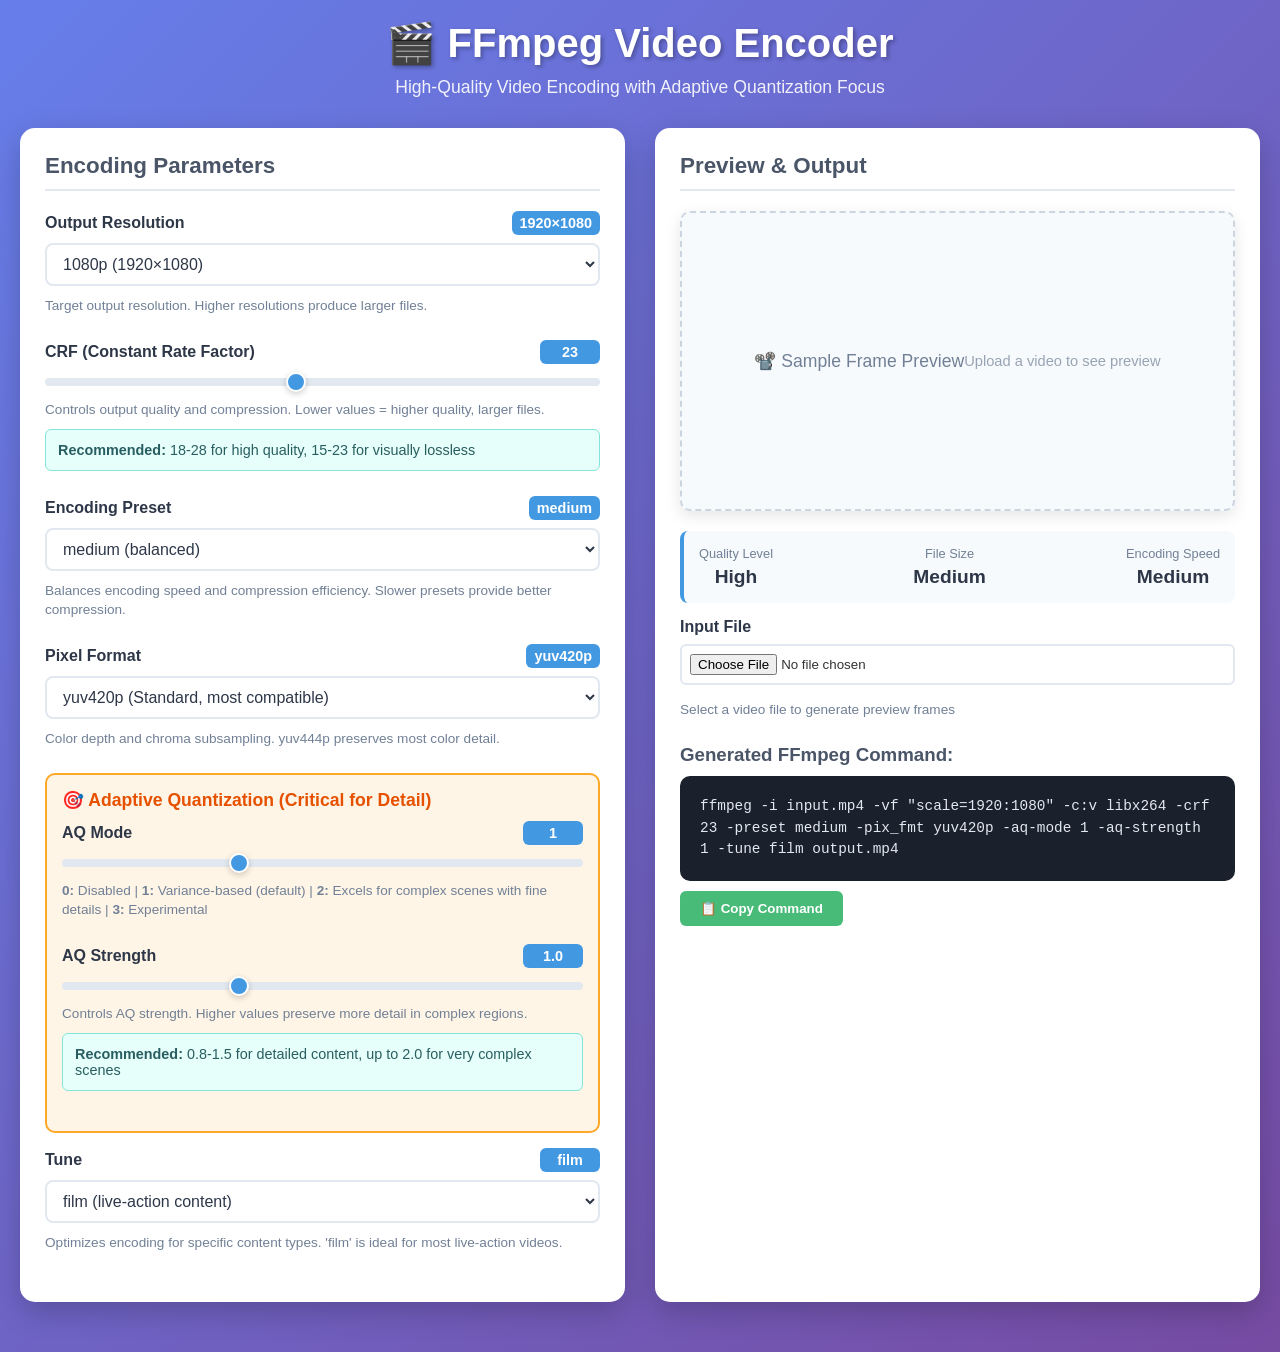
==== ffmpeg-encoder.html @ 78ec8a84 "Create interactive FFmpeg video encoder web interface with adaptive quantization Co-authored-by: rus" ====
<!DOCTYPE html>
<html lang="en">
<head>
    <meta charset="UTF-8">
    <meta name="viewport" content="width=device-width, initial-scale=1.0">
    <title>FFmpeg Video Encoder - Quality Focused</title>
    <style>
        * {
            margin: 0;
            padding: 0;
            box-sizing: border-box;
        }

        body {
            font-family: 'Segoe UI', Tahoma, Geneva, Verdana, sans-serif;
            background: linear-gradient(135deg, #667eea 0%, #764ba2 100%);
            min-height: 100vh;
            color: #333;
        }

        .container {
            max-width: 1400px;
            margin: 0 auto;
            padding: 20px;
        }

        .header {
            text-align: center;
            color: white;
            margin-bottom: 30px;
        }

        .header h1 {
            font-size: 2.5rem;
            margin-bottom: 10px;
            text-shadow: 2px 2px 4px rgba(0,0,0,0.3);
        }

        .header p {
            font-size: 1.1rem;
            opacity: 0.9;
        }

        .main-grid {
            display: grid;
            grid-template-columns: 1fr 1fr;
            gap: 30px;
            margin-bottom: 30px;
        }

        .panel {
            background: white;
            border-radius: 15px;
            padding: 25px;
            box-shadow: 0 10px 30px rgba(0,0,0,0.2);
        }

        .panel h2 {
            color: #4a5568;
            margin-bottom: 20px;
            font-size: 1.4rem;
            border-bottom: 2px solid #e2e8f0;
            padding-bottom: 10px;
        }

        .parameter-group {
            margin-bottom: 25px;
        }

        .parameter-label {
            display: flex;
            justify-content: space-between;
            align-items: center;
            margin-bottom: 8px;
            font-weight: 600;
            color: #2d3748;
        }

        .parameter-value {
            background: #4299e1;
            color: white;
            padding: 4px 8px;
            border-radius: 6px;
            font-size: 0.9rem;
            min-width: 60px;
            text-align: center;
        }

        .slider-container {
            position: relative;
            margin-bottom: 10px;
        }

        .slider {
            width: 100%;
            height: 8px;
            border-radius: 4px;
            background: #e2e8f0;
            outline: none;
            -webkit-appearance: none;
            cursor: pointer;
        }

        .slider::-webkit-slider-thumb {
            -webkit-appearance: none;
            appearance: none;
            width: 20px;
            height: 20px;
            border-radius: 50%;
            background: #4299e1;
            cursor: pointer;
            border: 2px solid white;
            box-shadow: 0 2px 6px rgba(0,0,0,0.2);
        }

        .slider::-moz-range-thumb {
            width: 20px;
            height: 20px;
            border-radius: 50%;
            background: #4299e1;
            cursor: pointer;
            border: 2px solid white;
            box-shadow: 0 2px 6px rgba(0,0,0,0.2);
        }

        .parameter-description {
            font-size: 0.85rem;
            color: #718096;
            line-height: 1.4;
            margin-top: 5px;
        }

        .select-container {
            position: relative;
            margin-bottom: 10px;
        }

        .custom-select {
            width: 100%;
            padding: 10px 40px 10px 12px;
            border: 2px solid #e2e8f0;
            border-radius: 8px;
            background: white;
            font-size: 1rem;
            color: #2d3748;
            cursor: pointer;
            outline: none;
            transition: border-color 0.3s ease;
        }

        .custom-select:focus {
            border-color: #4299e1;
        }

        .preview-container {
            text-align: center;
            margin-bottom: 20px;
        }

        .preview-image {
            max-width: 100%;
            height: 300px;
            object-fit: cover;
            border-radius: 10px;
            box-shadow: 0 5px 15px rgba(0,0,0,0.1);
            background: #f7fafc;
            border: 2px dashed #cbd5e0;
            display: flex;
            align-items: center;
            justify-content: center;
            font-size: 1.1rem;
            color: #718096;
        }

        .quality-indicator {
            display: flex;
            justify-content: space-between;
            margin: 15px 0;
            padding: 15px;
            background: #f7fafc;
            border-radius: 8px;
            border-left: 4px solid #4299e1;
        }

        .quality-metric {
            text-align: center;
        }

        .quality-metric .label {
            font-size: 0.8rem;
            color: #718096;
            margin-bottom: 5px;
        }

        .quality-metric .value {
            font-size: 1.2rem;
            font-weight: bold;
            color: #2d3748;
        }

        .command-output {
            background: #1a202c;
            color: #e2e8f0;
            padding: 20px;
            border-radius: 10px;
            font-family: 'Courier New', monospace;
            font-size: 0.9rem;
            line-height: 1.5;
            overflow-x: auto;
            white-space: pre-wrap;
            word-break: break-all;
        }

        .copy-button {
            background: #48bb78;
            color: white;
            border: none;
            padding: 10px 20px;
            border-radius: 6px;
            cursor: pointer;
            font-weight: 600;
            margin-top: 10px;
            transition: background-color 0.3s ease;
        }

        .copy-button:hover {
            background: #38a169;
        }

        .adaptive-quantization {
            background: #fff5e6;
            border: 2px solid #ffa726;
            border-radius: 10px;
            padding: 15px;
            margin: 15px 0;
        }

        .adaptive-quantization h3 {
            color: #e65100;
            margin-bottom: 10px;
            font-size: 1.1rem;
        }

        @media (max-width: 768px) {
            .main-grid {
                grid-template-columns: 1fr;
                gap: 20px;
            }
            
            .header h1 {
                font-size: 2rem;
            }
            
            .panel {
                padding: 20px;
            }
        }

        .warning-box {
            background: #fed7d7;
            border: 1px solid #feb2b2;
            color: #c53030;
            padding: 12px;
            border-radius: 6px;
            margin-top: 10px;
            font-size: 0.9rem;
        }

        .info-box {
            background: #e6fffa;
            border: 1px solid #81e6d9;
            color: #285e61;
            padding: 12px;
            border-radius: 6px;
            margin-top: 10px;
            font-size: 0.9rem;
        }
    </style>
</head>
<body>
    <div class="container">
        <div class="header">
            <h1>🎬 FFmpeg Video Encoder</h1>
            <p>High-Quality Video Encoding with Adaptive Quantization Focus</p>
        </div>

        <div class="main-grid">
            <!-- Parameters Panel -->
            <div class="panel">
                <h2>Encoding Parameters</h2>
                
                <!-- Output Resolution -->
                <div class="parameter-group">
                    <div class="parameter-label">
                        <span>Output Resolution</span>
                        <span class="parameter-value" id="resolution-value">1920×1080</span>
                    </div>
                    <div class="select-container">
                        <select class="custom-select" id="resolution-select">
                            <option value="3840:2160">4K UHD (3840×2160)</option>
                            <option value="2560:1440">1440p (2560×1440)</option>
                            <option value="1920:1080" selected>1080p (1920×1080)</option>
                            <option value="1280:720">720p (1280×720)</option>
                            <option value="854:480">480p (854×480)</option>
                        </select>
                    </div>
                    <div class="parameter-description">Target output resolution. Higher resolutions produce larger files.</div>
                </div>

                <!-- CRF -->
                <div class="parameter-group">
                    <div class="parameter-label">
                        <span>CRF (Constant Rate Factor)</span>
                        <span class="parameter-value" id="crf-value">23</span>
                    </div>
                    <div class="slider-container">
                        <input type="range" class="slider" id="crf-slider" min="0" max="51" value="23" step="1">
                    </div>
                    <div class="parameter-description">Controls output quality and compression. Lower values = higher quality, larger files.</div>
                    <div class="info-box">
                        <strong>Recommended:</strong> 18-28 for high quality, 15-23 for visually lossless
                    </div>
                </div>

                <!-- Preset -->
                <div class="parameter-group">
                    <div class="parameter-label">
                        <span>Encoding Preset</span>
                        <span class="parameter-value" id="preset-value">medium</span>
                    </div>
                    <div class="select-container">
                        <select class="custom-select" id="preset-select">
                            <option value="placebo">placebo (slowest, best compression)</option>
                            <option value="veryslow">veryslow</option>
                            <option value="slower">slower</option>
                            <option value="slow">slow</option>
                            <option value="medium" selected>medium (balanced)</option>
                            <option value="fast">fast</option>
                            <option value="faster">faster</option>
                            <option value="veryfast">veryfast</option>
                            <option value="superfast">superfast</option>
                            <option value="ultrafast">ultrafast (fastest, worst compression)</option>
                        </select>
                    </div>
                    <div class="parameter-description">Balances encoding speed and compression efficiency. Slower presets provide better compression.</div>
                </div>

                <!-- Pixel Format -->
                <div class="parameter-group">
                    <div class="parameter-label">
                        <span>Pixel Format</span>
                        <span class="parameter-value" id="pixfmt-value">yuv420p</span>
                    </div>
                    <div class="select-container">
                        <select class="custom-select" id="pixfmt-select">
                            <option value="yuv420p" selected>yuv420p (Standard, most compatible)</option>
                            <option value="yuv422p">yuv422p (Better chroma, larger files)</option>
                            <option value="yuv444p">yuv444p (Full chroma, largest files)</option>
                            <option value="yuv420p10le">yuv420p10le (10-bit, HDR support)</option>
                            <option value="yuv422p10le">yuv422p10le (10-bit, better chroma)</option>
                        </select>
                    </div>
                    <div class="parameter-description">Color depth and chroma subsampling. yuv444p preserves most color detail.</div>
                </div>

                <!-- Adaptive Quantization Section -->
                <div class="adaptive-quantization">
                    <h3>🎯 Adaptive Quantization (Critical for Detail)</h3>
                    
                    <!-- AQ Mode -->
                    <div class="parameter-group">
                        <div class="parameter-label">
                            <span>AQ Mode</span>
                            <span class="parameter-value" id="aq-mode-value">1</span>
                        </div>
                        <div class="slider-container">
                            <input type="range" class="slider" id="aq-mode-slider" min="0" max="3" value="1" step="1">
                        </div>
                        <div class="parameter-description">
                            <strong>0:</strong> Disabled | <strong>1:</strong> Variance-based (default) | <strong>2:</strong> Excels for complex scenes with fine details | <strong>3:</strong> Experimental
                        </div>
                    </div>

                    <!-- AQ Strength -->
                    <div class="parameter-group">
                        <div class="parameter-label">
                            <span>AQ Strength</span>
                            <span class="parameter-value" id="aq-strength-value">1.0</span>
                        </div>
                        <div class="slider-container">
                            <input type="range" class="slider" id="aq-strength-slider" min="0" max="3" value="1.0" step="0.1">
                        </div>
                        <div class="parameter-description">Controls AQ strength. Higher values preserve more detail in complex regions.</div>
                        <div class="info-box">
                            <strong>Recommended:</strong> 0.8-1.5 for detailed content, up to 2.0 for very complex scenes
                        </div>
                    </div>
                </div>

                <!-- Tune -->
                <div class="parameter-group">
                    <div class="parameter-label">
                        <span>Tune</span>
                        <span class="parameter-value" id="tune-value">film</span>
                    </div>
                    <div class="select-container">
                        <select class="custom-select" id="tune-select">
                            <option value="">none (default)</option>
                            <option value="film" selected>film (live-action content)</option>
                            <option value="animation">animation (animated content)</option>
                            <option value="grain">grain (preserves film grain)</option>
                            <option value="stillimage">stillimage (slideshow content)</option>
                            <option value="fastdecode">fastdecode (faster playback)</option>
                            <option value="zerolatency">zerolatency (streaming)</option>
                        </select>
                    </div>
                    <div class="parameter-description">Optimizes encoding for specific content types. 'film' is ideal for most live-action videos.</div>
                </div>
            </div>

            <!-- Preview & Output Panel -->
            <div class="panel">
                <h2>Preview & Output</h2>
                
                <div class="preview-container">
                    <div class="preview-image" id="preview-image">
                        📽️ Sample Frame Preview<br>
                        <small style="opacity: 0.7;">Upload a video to see preview</small>
                    </div>
                </div>

                <div class="quality-indicator">
                    <div class="quality-metric">
                        <div class="label">Quality Level</div>
                        <div class="value" id="quality-level">High</div>
                    </div>
                    <div class="quality-metric">
                        <div class="label">File Size</div>
                        <div class="value" id="file-size">Medium</div>
                    </div>
                    <div class="quality-metric">
                        <div class="label">Encoding Speed</div>
                        <div class="value" id="encoding-speed">Medium</div>
                    </div>
                </div>

                <div class="parameter-group">
                    <div class="parameter-label">
                        <span>Input File</span>
                    </div>
                    <input type="file" id="video-input" accept="video/*" style="margin-bottom: 10px; width: 100%; padding: 8px; border: 2px solid #e2e8f0; border-radius: 6px;">
                    <div class="parameter-description">Select a video file to generate preview frames</div>
                </div>

                <h3 style="margin: 20px 0 10px 0; color: #4a5568;">Generated FFmpeg Command:</h3>
                <div class="command-output" id="ffmpeg-command">
                    ffmpeg -i input.mp4 -vf "scale=1920:1080" -c:v libx264 -crf 23 -preset medium -pix_fmt yuv420p -aq-mode 1 -aq-strength 1.0 -tune film output.mp4
                </div>
                <button class="copy-button" onclick="copyCommand()">📋 Copy Command</button>
            </div>
        </div>
    </div>

    <script>
        // Parameter values
        let parameters = {
            resolution: '1920:1080',
            crf: 23,
            preset: 'medium',
            pixfmt: 'yuv420p',
            aqMode: 1,
            aqStrength: 1.0,
            tune: 'film'
        };

        // Quality presets for different CRF values
        const qualityLevels = {
            'Lossless': { crf: [0, 15], size: 'Very Large', speed: 'Very Slow' },
            'Visually Lossless': { crf: [16, 20], size: 'Large', speed: 'Slow' },
            'High': { crf: [21, 25], size: 'Medium', speed: 'Medium' },
            'Good': { crf: [26, 30], size: 'Small', speed: 'Fast' },
            'Fair': { crf: [31, 40], size: 'Very Small', speed: 'Very Fast' },
            'Poor': { crf: [41, 51], size: 'Tiny', speed: 'Ultra Fast' }
        };

        // Speed ratings for presets
        const presetSpeeds = {
            'placebo': 'Extremely Slow',
            'veryslow': 'Very Slow',
            'slower': 'Slow',
            'slow': 'Moderately Slow',
            'medium': 'Medium',
            'fast': 'Fast',
            'faster': 'Faster',
            'veryfast': 'Very Fast',
            'superfast': 'Super Fast',
            'ultrafast': 'Ultra Fast'
        };

        // Initialize event listeners
        function initializeEventListeners() {
            // Resolution
            document.getElementById('resolution-select').addEventListener('change', function() {
                parameters.resolution = this.value;
                updateResolutionDisplay();
                updateCommand();
                updateQualityMetrics();
            });

            // CRF
            document.getElementById('crf-slider').addEventListener('input', function() {
                parameters.crf = parseInt(this.value);
                updateCrfDisplay();
                updateCommand();
                updateQualityMetrics();
            });

            // Preset
            document.getElementById('preset-select').addEventListener('change', function() {
                parameters.preset = this.value;
                updatePresetDisplay();
                updateCommand();
                updateQualityMetrics();
            });

            // Pixel Format
            document.getElementById('pixfmt-select').addEventListener('change', function() {
                parameters.pixfmt = this.value;
                updatePixfmtDisplay();
                updateCommand();
                updateQualityMetrics();
            });

            // AQ Mode
            document.getElementById('aq-mode-slider').addEventListener('input', function() {
                parameters.aqMode = parseInt(this.value);
                updateAqModeDisplay();
                updateCommand();
            });

            // AQ Strength
            document.getElementById('aq-strength-slider').addEventListener('input', function() {
                parameters.aqStrength = parseFloat(this.value);
                updateAqStrengthDisplay();
                updateCommand();
            });

            // Tune
            document.getElementById('tune-select').addEventListener('change', function() {
                parameters.tune = this.value;
                updateTuneDisplay();
                updateCommand();
            });

            // Video input
            document.getElementById('video-input').addEventListener('change', handleVideoUpload);
        }

        // Update display functions
        function updateResolutionDisplay() {
            const resolution = parameters.resolution.replace(':', '×');
            document.getElementById('resolution-value').textContent = resolution;
        }

        function updateCrfDisplay() {
            document.getElementById('crf-value').textContent = parameters.crf;
            
            // Add warning for extreme values
            const crfSlider = document.getElementById('crf-slider');
            const existingWarning = crfSlider.parentNode.querySelector('.warning-box');
            if (existingWarning) {
                existingWarning.remove();
            }
            
            if (parameters.crf < 16) {
                const warning = document.createElement('div');
                warning.className = 'warning-box';
                warning.textContent = '⚠️ Very low CRF values result in extremely large files with minimal quality gains.';
                crfSlider.parentNode.appendChild(warning);
            } else if (parameters.crf > 30) {
                const warning = document.createElement('div');
                warning.className = 'warning-box';
                warning.textContent = '⚠️ High CRF values may result in visible quality loss, especially in detailed scenes.';
                crfSlider.parentNode.appendChild(warning);
            }
        }

        function updatePresetDisplay() {
            document.getElementById('preset-value').textContent = parameters.preset;
        }

        function updatePixfmtDisplay() {
            document.getElementById('pixfmt-value').textContent = parameters.pixfmt;
        }

        function updateAqModeDisplay() {
            document.getElementById('aq-mode-value').textContent = parameters.aqMode;
        }

        function updateAqStrengthDisplay() {
            document.getElementById('aq-strength-value').textContent = parameters.aqStrength.toFixed(1);
        }

        function updateTuneDisplay() {
            document.getElementById('tune-value').textContent = parameters.tune || 'none';
        }

        // Update quality metrics
        function updateQualityMetrics() {
            // Determine quality level based on CRF
            let qualityLevel = 'Unknown';
            let fileSize = 'Unknown';
            
            for (const [level, data] of Object.entries(qualityLevels)) {
                if (parameters.crf >= data.crf[0] && parameters.crf <= data.crf[1]) {
                    qualityLevel = level;
                    fileSize = data.size;
                    break;
                }
            }

            // Adjust for resolution
            if (parameters.resolution === '3840:2160') {
                fileSize = fileSize === 'Very Small' ? 'Small' : 
                          fileSize === 'Small' ? 'Medium' : 
                          fileSize === 'Medium' ? 'Large' : 
                          fileSize === 'Large' ? 'Very Large' : 'Extremely Large';
            } else if (parameters.resolution === '854:480') {
                fileSize = fileSize === 'Very Large' ? 'Large' : 
                          fileSize === 'Large' ? 'Medium' : 
                          fileSize === 'Medium' ? 'Small' : 
                          fileSize === 'Small' ? 'Very Small' : 'Tiny';
            }

            document.getElementById('quality-level').textContent = qualityLevel;
            document.getElementById('file-size').textContent = fileSize;
            document.getElementById('encoding-speed').textContent = presetSpeeds[parameters.preset] || 'Medium';
        }

        // Update FFmpeg command
        function updateCommand() {
            let command = 'ffmpeg -i input.mp4';
            
            // Video filter for scaling
            command += ` -vf "scale=${parameters.resolution}"`;
            
            // Video codec
            command += ' -c:v libx264';
            
            // CRF
            command += ` -crf ${parameters.crf}`;
            
            // Preset
            command += ` -preset ${parameters.preset}`;
            
            // Pixel format
            command += ` -pix_fmt ${parameters.pixfmt}`;
            
            // Adaptive quantization
            if (parameters.aqMode > 0) {
                command += ` -aq-mode ${parameters.aqMode}`;
                command += ` -aq-strength ${parameters.aqStrength}`;
            }
            
            // Tune
            if (parameters.tune) {
                command += ` -tune ${parameters.tune}`;
            }
            
            // Output
            command += ' output.mp4';
            
            document.getElementById('ffmpeg-command').textContent = command;
        }

        // Handle video upload and preview
        function handleVideoUpload(event) {
            const file = event.target.files[0];
            if (file) {
                const video = document.createElement('video');
                video.src = URL.createObjectURL(file);
                video.addEventListener('loadeddata', function() {
                    // Create canvas to extract frame
                    const canvas = document.createElement('canvas');
                    const ctx = canvas.getContext('2d');
                    
                    // Set canvas size to match video
                    canvas.width = video.videoWidth;
                    canvas.height = video.videoHeight;
                    
                    // Seek to 10% of video duration for preview
                    video.currentTime = video.duration * 0.1;
                    
                    video.addEventListener('seeked', function() {
                        // Draw frame to canvas
                        ctx.drawImage(video, 0, 0);
                        
                        // Convert to image and display
                        const previewImg = document.createElement('img');
                        previewImg.src = canvas.toDataURL();
                        previewImg.style.width = '100%';
                        previewImg.style.height = '300px';
                        previewImg.style.objectFit = 'cover';
                        previewImg.style.borderRadius = '10px';
                        
                        const previewContainer = document.getElementById('preview-image');
                        previewContainer.innerHTML = '';
                        previewContainer.appendChild(previewImg);
                        
                        // Cleanup
                        URL.revokeObjectURL(video.src);
                    });
                });
            }
        }

        // Copy command to clipboard
        function copyCommand() {
            const command = document.getElementById('ffmpeg-command').textContent;
            navigator.clipboard.writeText(command).then(() => {
                const button = document.querySelector('.copy-button');
                const originalText = button.textContent;
                button.textContent = '✅ Copied!';
                button.style.background = '#48bb78';
                
                setTimeout(() => {
                    button.textContent = originalText;
                    button.style.background = '#48bb78';
                }, 2000);
            }).catch(err => {
                console.error('Failed to copy: ', err);
                alert('Failed to copy command. Please select and copy manually.');
            });
        }

        // Initialize the app
        document.addEventListener('DOMContentLoaded', function() {
            initializeEventListeners();
            updateCommand();
            updateQualityMetrics();
            updateResolutionDisplay();
            updateCrfDisplay();
            updatePresetDisplay();
            updatePixfmtDisplay();
            updateAqModeDisplay();
            updateAqStrengthDisplay();
            updateTuneDisplay();
        });
    </script>
</body>
</html>
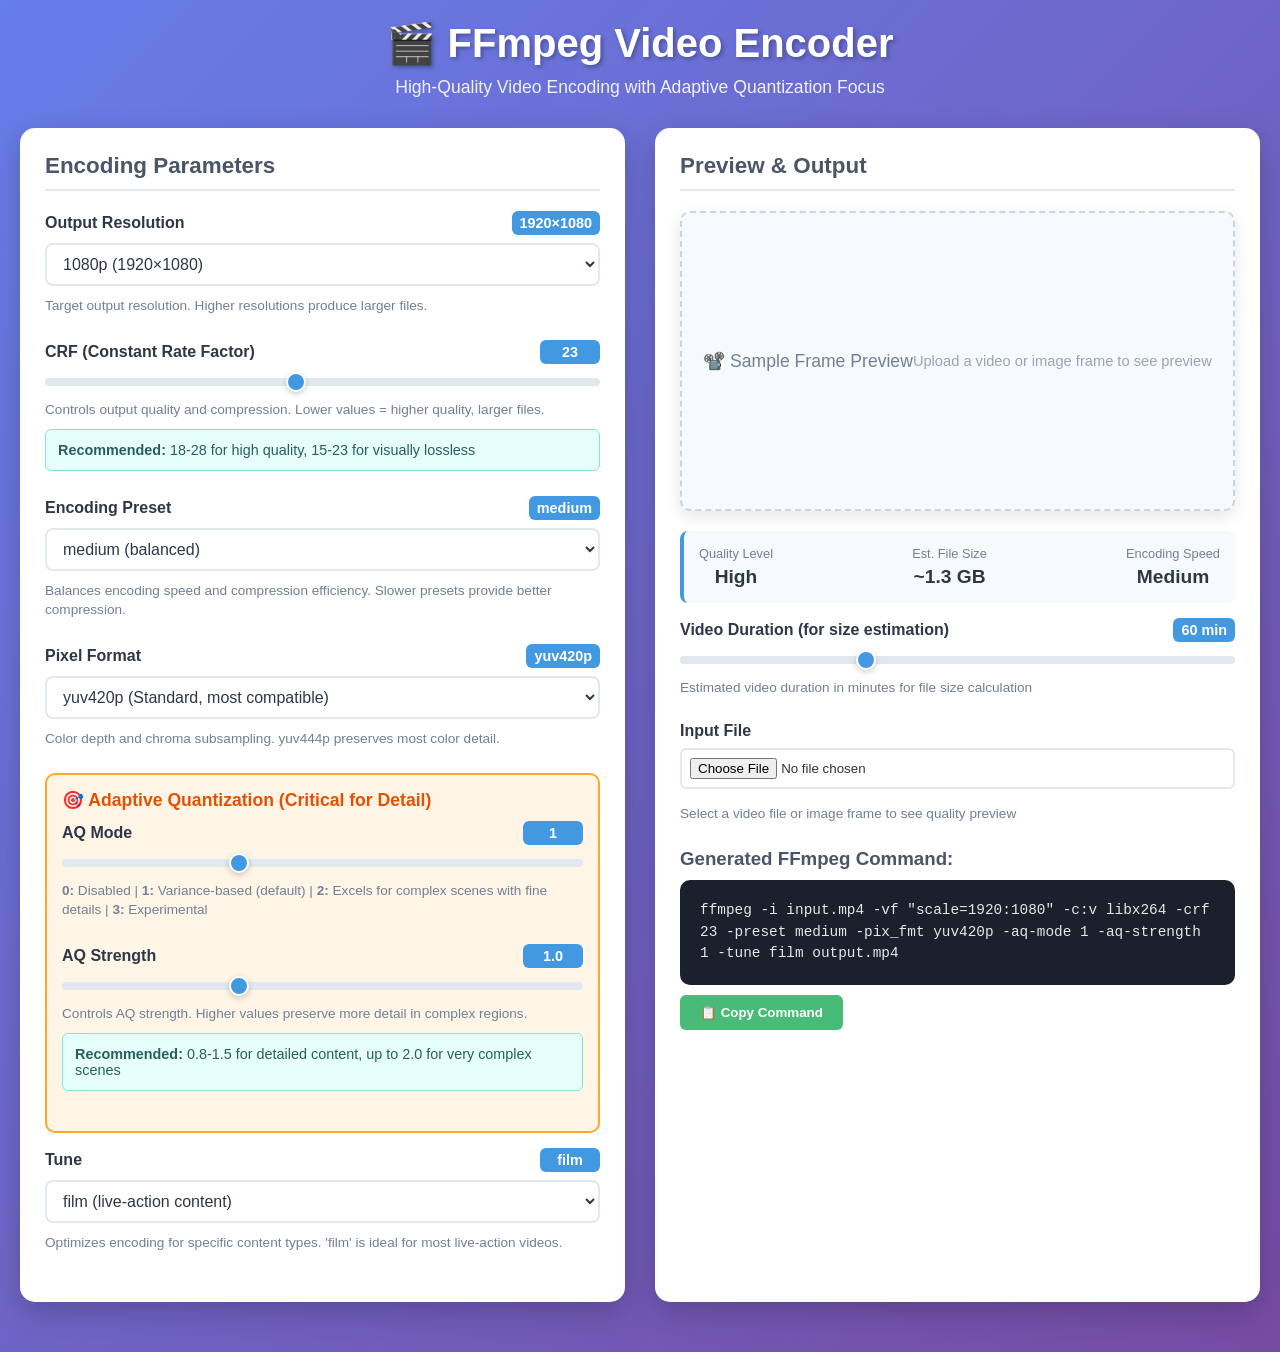
==== commit fa9795cf: "Add video preview, file size estimation, and quality comparison features Co-authored-by: rushod <rus" ====
--- a/ffmpeg-encoder.html
+++ b/ffmpeg-encoder.html
@@ -425,7 +425,20 @@
                 <div class="preview-container">
                     <div class="preview-image" id="preview-image">
                         📽️ Sample Frame Preview<br>
-                        <small style="opacity: 0.7;">Upload a video to see preview</small>
+                        <small style="opacity: 0.7;">Upload a video or image frame to see preview</small>
+                    </div>
+                </div>
+
+                <div class="preview-comparison" id="preview-comparison" style="display: none;">
+                    <div style="display: grid; grid-template-columns: 1fr 1fr; gap: 15px; margin: 20px 0;">
+                        <div>
+                            <h4 style="text-align: center; margin-bottom: 10px; color: #4a5568;">Original</h4>
+                            <canvas id="original-canvas" style="width: 100%; border-radius: 8px; box-shadow: 0 2px 8px rgba(0,0,0,0.1);"></canvas>
+                        </div>
+                        <div>
+                            <h4 style="text-align: center; margin-bottom: 10px; color: #4a5568;">Estimated Quality</h4>
+                            <canvas id="processed-canvas" style="width: 100%; border-radius: 8px; box-shadow: 0 2px 8px rgba(0,0,0,0.1);"></canvas>
+                        </div>
                     </div>
                 </div>
 
@@ -435,8 +448,8 @@
                         <div class="value" id="quality-level">High</div>
                     </div>
                     <div class="quality-metric">
-                        <div class="label">File Size</div>
-                        <div class="value" id="file-size">Medium</div>
+                        <div class="label">Est. File Size</div>
+                        <div class="value" id="file-size">~850 MB</div>
                     </div>
                     <div class="quality-metric">
                         <div class="label">Encoding Speed</div>
@@ -446,10 +459,21 @@
 
                 <div class="parameter-group">
                     <div class="parameter-label">
+                        <span>Video Duration (for size estimation)</span>
+                        <span class="parameter-value" id="duration-value">60 min</span>
+                    </div>
+                    <div class="slider-container">
+                        <input type="range" class="slider" id="duration-slider" min="1" max="180" value="60" step="1">
+                    </div>
+                    <div class="parameter-description">Estimated video duration in minutes for file size calculation</div>
+                </div>
+
+                <div class="parameter-group">
+                    <div class="parameter-label">
                         <span>Input File</span>
                     </div>
-                    <input type="file" id="video-input" accept="video/*" style="margin-bottom: 10px; width: 100%; padding: 8px; border: 2px solid #e2e8f0; border-radius: 6px;">
-                    <div class="parameter-description">Select a video file to generate preview frames</div>
+                    <input type="file" id="video-input" accept="video/*,image/*" style="margin-bottom: 10px; width: 100%; padding: 8px; border: 2px solid #e2e8f0; border-radius: 6px;">
+                    <div class="parameter-description">Select a video file or image frame to see quality preview</div>
                 </div>
 
                 <h3 style="margin: 20px 0 10px 0; color: #4a5568;">Generated FFmpeg Command:</h3>
@@ -470,8 +494,14 @@
             pixfmt: 'yuv420p',
             aqMode: 1,
             aqStrength: 1.0,
-            tune: 'film'
+            tune: 'film',
+            duration: 60
         };
+
+        // Global variables for image processing
+        let originalImage = null;
+        let originalCanvas = null;
+        let processedCanvas = null;
 
         // Quality presets for different CRF values
         const qualityLevels = {
@@ -552,8 +582,15 @@
                 updateCommand();
             });
 
+            // Duration
+            document.getElementById('duration-slider').addEventListener('input', function() {
+                parameters.duration = parseInt(this.value);
+                updateDurationDisplay();
+                updateQualityMetrics();
+            });
+
             // Video input
-            document.getElementById('video-input').addEventListener('change', handleVideoUpload);
+            document.getElementById('video-input').addEventListener('change', handleFileUpload);
         }
 
         // Update display functions
@@ -605,35 +642,94 @@
             document.getElementById('tune-value').textContent = parameters.tune || 'none';
         }
 
+        function updateDurationDisplay() {
+            document.getElementById('duration-value').textContent = parameters.duration + ' min';
+        }
+
+        // Calculate estimated file size in MB
+        function calculateFileSize() {
+            // Base bitrate estimates for different CRF values (kbps)
+            const crfBitrates = {
+                15: 8000, 16: 7000, 17: 6000, 18: 5500, 19: 5000, 20: 4500, 
+                21: 4000, 22: 3500, 23: 3000, 24: 2700, 25: 2400, 26: 2100, 
+                27: 1800, 28: 1600, 29: 1400, 30: 1200, 31: 1000, 32: 900, 
+                33: 800, 34: 700, 35: 600, 36: 500, 37: 450, 38: 400, 
+                39: 350, 40: 300, 41: 250, 42: 200, 43: 170, 44: 140, 
+                45: 120, 46: 100, 47: 80, 48: 60, 49: 50, 50: 40, 51: 30
+            };
+
+            let baseBitrate = crfBitrates[parameters.crf] || 3000;
+
+            // Resolution multipliers
+            const resolutionMultipliers = {
+                '3840:2160': 4.0,   // 4K
+                '2560:1440': 2.25,  // 1440p
+                '1920:1080': 1.0,   // 1080p (baseline)
+                '1280:720': 0.44,   // 720p
+                '854:480': 0.25     // 480p
+            };
+
+            // Pixel format multipliers
+            const pixfmtMultipliers = {
+                'yuv420p': 1.0,
+                'yuv422p': 1.33,
+                'yuv444p': 2.0,
+                'yuv420p10le': 1.25,
+                'yuv422p10le': 1.67
+            };
+
+            // Preset efficiency (slower presets compress better)
+            const presetEfficiency = {
+                'placebo': 0.7,
+                'veryslow': 0.75,
+                'slower': 0.8,
+                'slow': 0.85,
+                'medium': 1.0,
+                'fast': 1.1,
+                'faster': 1.15,
+                'veryfast': 1.2,
+                'superfast': 1.3,
+                'ultrafast': 1.5
+            };
+
+            const resMultiplier = resolutionMultipliers[parameters.resolution] || 1.0;
+            const pixMultiplier = pixfmtMultipliers[parameters.pixfmt] || 1.0;
+            const presetMultiplier = presetEfficiency[parameters.preset] || 1.0;
+
+            // Calculate final bitrate
+            const finalBitrate = baseBitrate * resMultiplier * pixMultiplier * presetMultiplier;
+
+            // Convert to file size: bitrate (kbps) * duration (minutes) * 60 seconds / 8 bits per byte / 1024 KB per MB
+            const fileSizeMB = (finalBitrate * parameters.duration * 60) / (8 * 1024);
+
+            return Math.round(fileSizeMB);
+        }
+
         // Update quality metrics
         function updateQualityMetrics() {
             // Determine quality level based on CRF
             let qualityLevel = 'Unknown';
-            let fileSize = 'Unknown';
             
             for (const [level, data] of Object.entries(qualityLevels)) {
                 if (parameters.crf >= data.crf[0] && parameters.crf <= data.crf[1]) {
                     qualityLevel = level;
-                    fileSize = data.size;
                     break;
                 }
             }
 
-            // Adjust for resolution
-            if (parameters.resolution === '3840:2160') {
-                fileSize = fileSize === 'Very Small' ? 'Small' : 
-                          fileSize === 'Small' ? 'Medium' : 
-                          fileSize === 'Medium' ? 'Large' : 
-                          fileSize === 'Large' ? 'Very Large' : 'Extremely Large';
-            } else if (parameters.resolution === '854:480') {
-                fileSize = fileSize === 'Very Large' ? 'Large' : 
-                          fileSize === 'Large' ? 'Medium' : 
-                          fileSize === 'Medium' ? 'Small' : 
-                          fileSize === 'Small' ? 'Very Small' : 'Tiny';
+            // Calculate file size
+            const fileSizeMB = calculateFileSize();
+            let fileSizeText = '';
+            
+            if (fileSizeMB < 1024) {
+                fileSizeText = `~${fileSizeMB} MB`;
+            } else {
+                const fileSizeGB = (fileSizeMB / 1024).toFixed(1);
+                fileSizeText = `~${fileSizeGB} GB`;
             }
 
             document.getElementById('quality-level').textContent = qualityLevel;
-            document.getElementById('file-size').textContent = fileSize;
+            document.getElementById('file-size').textContent = fileSizeText;
             document.getElementById('encoding-speed').textContent = presetSpeeds[parameters.preset] || 'Medium';
         }
 
@@ -673,44 +769,226 @@
             document.getElementById('ffmpeg-command').textContent = command;
         }
 
-        // Handle video upload and preview
-        function handleVideoUpload(event) {
+        // Handle file upload (video or image)
+        function handleFileUpload(event) {
             const file = event.target.files[0];
-            if (file) {
-                const video = document.createElement('video');
-                video.src = URL.createObjectURL(file);
-                video.addEventListener('loadeddata', function() {
-                    // Create canvas to extract frame
-                    const canvas = document.createElement('canvas');
-                    const ctx = canvas.getContext('2d');
+            if (!file) return;
+
+            if (file.type.startsWith('video/')) {
+                handleVideoUpload(file);
+            } else if (file.type.startsWith('image/')) {
+                handleImageUpload(file);
+            }
+        }
+
+        // Handle video upload and frame extraction
+        function handleVideoUpload(file) {
+            const video = document.createElement('video');
+            video.src = URL.createObjectURL(file);
+            video.addEventListener('loadeddata', function() {
+                // Update duration slider with actual video duration
+                const videoDurationMinutes = Math.round(video.duration / 60);
+                parameters.duration = videoDurationMinutes;
+                document.getElementById('duration-slider').value = videoDurationMinutes;
+                updateDurationDisplay();
+                updateQualityMetrics();
+
+                // Create canvas to extract frame
+                const canvas = document.createElement('canvas');
+                const ctx = canvas.getContext('2d');
+                
+                // Set canvas size to match video
+                canvas.width = video.videoWidth;
+                canvas.height = video.videoHeight;
+                
+                // Seek to 10% of video duration for preview
+                video.currentTime = video.duration * 0.1;
+                
+                video.addEventListener('seeked', function() {
+                    // Draw frame to canvas
+                    ctx.drawImage(video, 0, 0);
                     
-                    // Set canvas size to match video
-                    canvas.width = video.videoWidth;
-                    canvas.height = video.videoHeight;
+                    // Convert to image data
+                    const imageData = ctx.getImageData(0, 0, canvas.width, canvas.height);
+                    processFrameForPreview(imageData, canvas.width, canvas.height);
                     
-                    // Seek to 10% of video duration for preview
-                    video.currentTime = video.duration * 0.1;
-                    
-                    video.addEventListener('seeked', function() {
-                        // Draw frame to canvas
-                        ctx.drawImage(video, 0, 0);
+                    // Cleanup
+                    URL.revokeObjectURL(video.src);
+                });
+            });
+        }
+
+        // Handle direct image upload
+        function handleImageUpload(file) {
+            const img = new Image();
+            img.onload = function() {
+                const canvas = document.createElement('canvas');
+                const ctx = canvas.getContext('2d');
+                
+                canvas.width = img.width;
+                canvas.height = img.height;
+                ctx.drawImage(img, 0, 0);
+                
+                const imageData = ctx.getImageData(0, 0, canvas.width, canvas.height);
+                processFrameForPreview(imageData, canvas.width, canvas.height);
+                
+                URL.revokeObjectURL(img.src);
+            };
+            img.src = URL.createObjectURL(file);
+        }
+
+        // Process frame and show quality comparison
+        function processFrameForPreview(imageData, width, height) {
+            // Hide initial preview and show comparison
+            document.getElementById('preview-image').style.display = 'none';
+            document.getElementById('preview-comparison').style.display = 'block';
+
+            // Setup canvases
+            originalCanvas = document.getElementById('original-canvas');
+            processedCanvas = document.getElementById('processed-canvas');
+            
+            originalCanvas.width = width;
+            originalCanvas.height = height;
+            processedCanvas.width = width;
+            processedCanvas.height = height;
+
+            // Display original
+            const originalCtx = originalCanvas.getContext('2d');
+            originalCtx.putImageData(imageData, 0, 0);
+
+            // Store original image data
+            originalImage = imageData;
+
+            // Process and display estimated quality
+            updateProcessedPreview();
+        }
+
+        // Update processed preview based on current parameters
+        function updateProcessedPreview() {
+            if (!originalImage || !processedCanvas) return;
+
+            const processedCtx = processedCanvas.getContext('2d');
+            const processedImageData = processedCtx.createImageData(originalImage.width, originalImage.height);
+
+            // Copy original data
+            for (let i = 0; i < originalImage.data.length; i++) {
+                processedImageData.data[i] = originalImage.data[i];
+            }
+
+            // Apply quality simulation based on CRF
+            simulateCompressionArtifacts(processedImageData);
+
+            // Apply pixel format simulation
+            simulatePixelFormat(processedImageData);
+
+            // Display processed image
+            processedCtx.putImageData(processedImageData, 0, 0);
+        }
+
+        // Simulate compression artifacts based on CRF
+        function simulateCompressionArtifacts(imageData) {
+            const compressionFactor = Math.max(0.1, Math.min(1, (51 - parameters.crf) / 51));
+            const blockSize = Math.max(1, Math.floor((parameters.crf - 15) / 4));
+
+            if (parameters.crf > 25) {
+                // Apply block-based quantization simulation for higher CRF values
+                for (let y = 0; y < imageData.height; y += blockSize) {
+                    for (let x = 0; x < imageData.width; x += blockSize) {
+                        let r = 0, g = 0, b = 0, count = 0;
+
+                        // Calculate average color in block
+                        for (let by = 0; by < blockSize && y + by < imageData.height; by++) {
+                            for (let bx = 0; bx < blockSize && x + bx < imageData.width; bx++) {
+                                const idx = ((y + by) * imageData.width + (x + bx)) * 4;
+                                r += imageData.data[idx];
+                                g += imageData.data[idx + 1];
+                                b += imageData.data[idx + 2];
+                                count++;
+                            }
+                        }
+
+                        if (count > 0) {
+                            r = Math.round(r / count);
+                            g = Math.round(g / count);
+                            b = Math.round(b / count);
+
+                            // Apply averaged color to block
+                            for (let by = 0; by < blockSize && y + by < imageData.height; by++) {
+                                for (let bx = 0; bx < blockSize && x + bx < imageData.width; bx++) {
+                                    const idx = ((y + by) * imageData.width + (x + bx)) * 4;
+                                    imageData.data[idx] = Math.round(imageData.data[idx] * compressionFactor + r * (1 - compressionFactor));
+                                    imageData.data[idx + 1] = Math.round(imageData.data[idx + 1] * compressionFactor + g * (1 - compressionFactor));
+                                    imageData.data[idx + 2] = Math.round(imageData.data[idx + 2] * compressionFactor + b * (1 - compressionFactor));
+                                }
+                            }
+                        }
+                    }
+                }
+            }
+
+            // Add noise for very high CRF values
+            if (parameters.crf > 35) {
+                const noiseLevel = (parameters.crf - 35) * 2;
+                for (let i = 0; i < imageData.data.length; i += 4) {
+                    const noise = (Math.random() - 0.5) * noiseLevel;
+                    imageData.data[i] = Math.max(0, Math.min(255, imageData.data[i] + noise));
+                    imageData.data[i + 1] = Math.max(0, Math.min(255, imageData.data[i + 1] + noise));
+                    imageData.data[i + 2] = Math.max(0, Math.min(255, imageData.data[i + 2] + noise));
+                }
+            }
+        }
+
+        // Simulate pixel format effects
+        function simulatePixelFormat(imageData) {
+            if (parameters.pixfmt === 'yuv420p' || parameters.pixfmt === 'yuv420p10le') {
+                // Simulate chroma subsampling (4:2:0)
+                for (let y = 0; y < imageData.height; y += 2) {
+                    for (let x = 0; x < imageData.width; x += 2) {
+                        // Sample chroma from 2x2 block
+                        let totalU = 0, totalV = 0, count = 0;
                         
-                        // Convert to image and display
-                        const previewImg = document.createElement('img');
-                        previewImg.src = canvas.toDataURL();
-                        previewImg.style.width = '100%';
-                        previewImg.style.height = '300px';
-                        previewImg.style.objectFit = 'cover';
-                        previewImg.style.borderRadius = '10px';
+                        for (let dy = 0; dy < 2 && y + dy < imageData.height; dy++) {
+                            for (let dx = 0; dx < 2 && x + dx < imageData.width; dx++) {
+                                const idx = ((y + dy) * imageData.width + (x + dx)) * 4;
+                                const r = imageData.data[idx];
+                                const g = imageData.data[idx + 1];
+                                const b = imageData.data[idx + 2];
+                                
+                                // Convert to YUV
+                                const u = -0.169 * r - 0.331 * g + 0.5 * b;
+                                const v = 0.5 * r - 0.419 * g - 0.081 * b;
+                                
+                                totalU += u;
+                                totalV += v;
+                                count++;
+                            }
+                        }
                         
-                        const previewContainer = document.getElementById('preview-image');
-                        previewContainer.innerHTML = '';
-                        previewContainer.appendChild(previewImg);
+                        const avgU = totalU / count;
+                        const avgV = totalV / count;
                         
-                        // Cleanup
-                        URL.revokeObjectURL(video.src);
-                    });
-                });
+                        // Apply averaged chroma back to 2x2 block
+                        for (let dy = 0; dy < 2 && y + dy < imageData.height; dy++) {
+                            for (let dx = 0; dx < 2 && x + dx < imageData.width; dx++) {
+                                const idx = ((y + dy) * imageData.width + (x + dx)) * 4;
+                                const r = imageData.data[idx];
+                                const g = imageData.data[idx + 1];
+                                const b = imageData.data[idx + 2];
+                                
+                                // Convert to YUV, replace UV, convert back
+                                const y_val = 0.299 * r + 0.587 * g + 0.114 * b;
+                                
+                                const newR = y_val + 1.402 * avgV;
+                                const newG = y_val - 0.344 * avgU - 0.714 * avgV;
+                                const newB = y_val + 1.772 * avgU;
+                                
+                                imageData.data[idx] = Math.max(0, Math.min(255, Math.round(newR)));
+                                imageData.data[idx + 1] = Math.max(0, Math.min(255, Math.round(newG)));
+                                imageData.data[idx + 2] = Math.max(0, Math.min(255, Math.round(newB)));
+                            }
+                        }
+                    }
+                }
             }
         }
 
@@ -745,6 +1023,16 @@
             updateAqModeDisplay();
             updateAqStrengthDisplay();
             updateTuneDisplay();
+            updateDurationDisplay();
+
+            // Add event listeners for parameter changes to update preview
+            ['crf-slider', 'preset-select', 'pixfmt-select', 'aq-mode-slider', 'aq-strength-slider', 'tune-select'].forEach(id => {
+                const element = document.getElementById(id);
+                if (element) {
+                    element.addEventListener('change', updateProcessedPreview);
+                    element.addEventListener('input', updateProcessedPreview);
+                }
+            });
         });
     </script>
 </body>
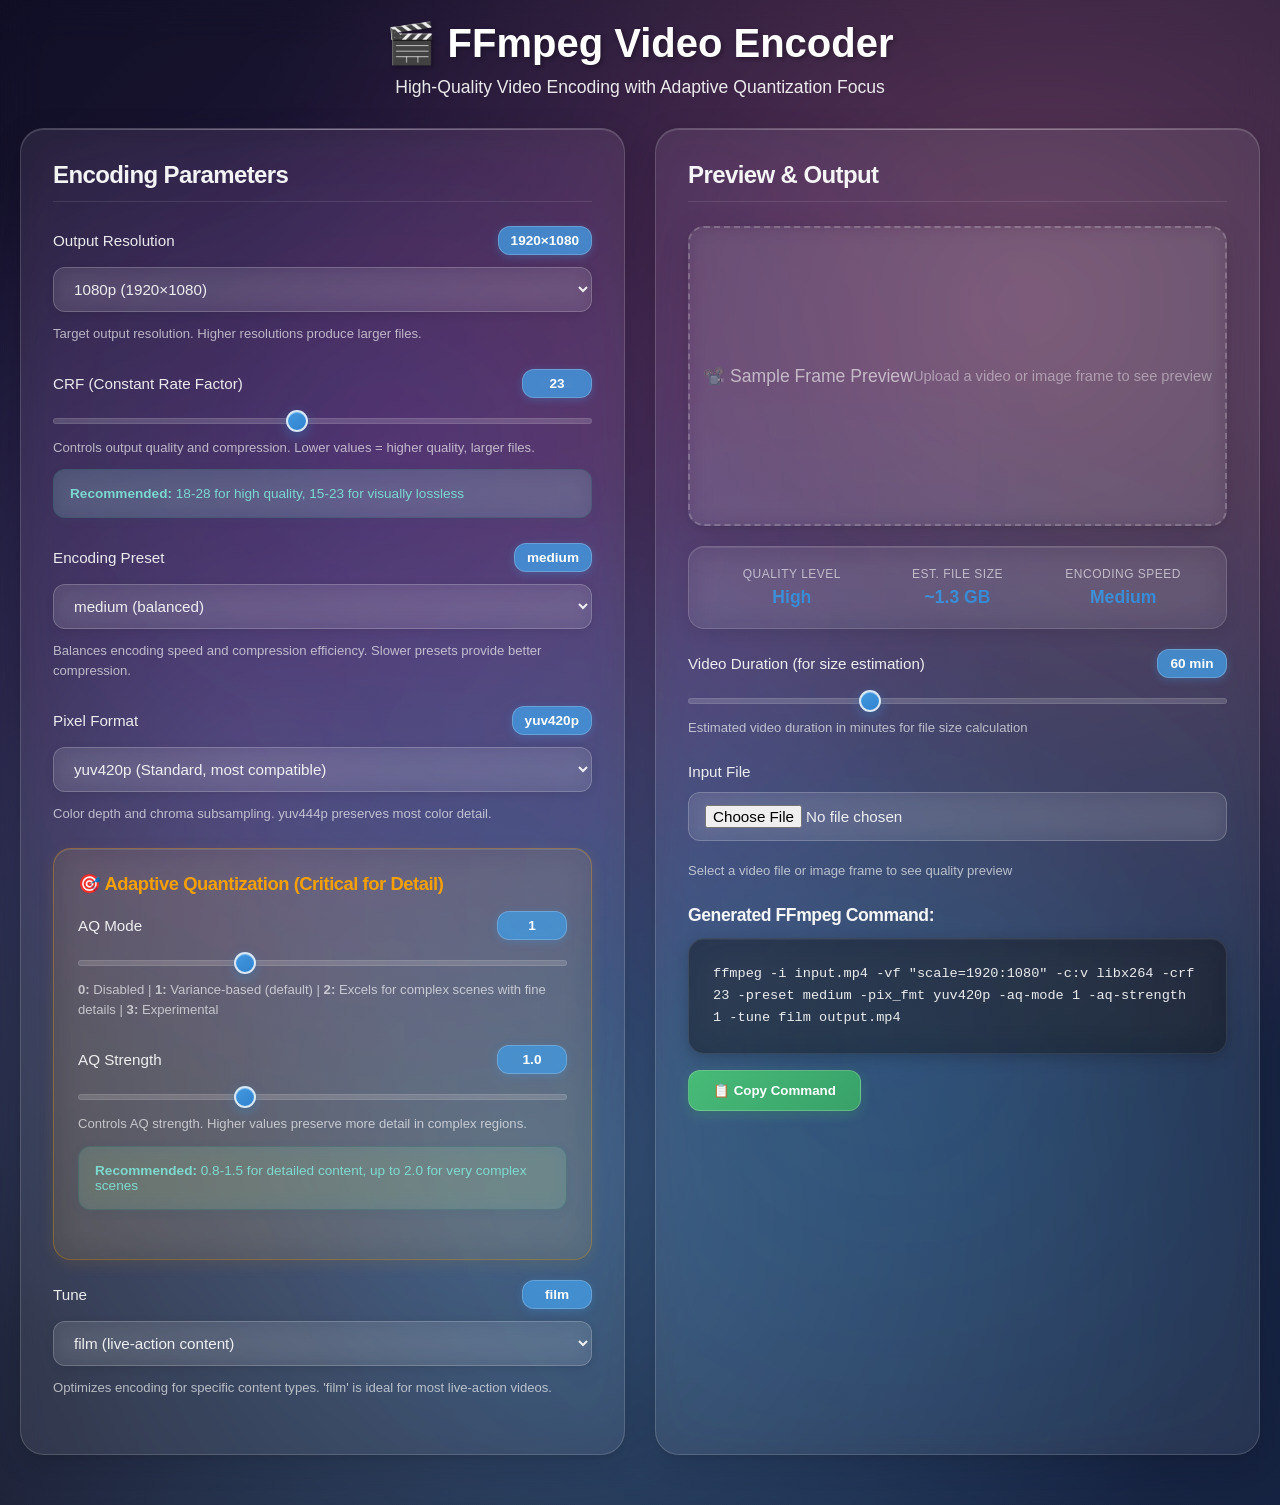
==== commit 7a122828: "Refactor UI with dark mode, glassmorphism design, and enhanced visual styling Co-authored-by: rushod" ====
--- a/ffmpeg-encoder.html
+++ b/ffmpeg-encoder.html
@@ -12,10 +12,31 @@
         }
 
         body {
-            font-family: 'Segoe UI', Tahoma, Geneva, Verdana, sans-serif;
-            background: linear-gradient(135deg, #667eea 0%, #764ba2 100%);
+            font-family: -apple-system, BlinkMacSystemFont, 'SF Pro Display', 'Segoe UI', Roboto, sans-serif;
+            background: 
+                radial-gradient(circle at 20% 50%, rgba(120, 119, 198, 0.3) 0%, transparent 50%),
+                radial-gradient(circle at 80% 20%, rgba(255, 119, 198, 0.3) 0%, transparent 50%),
+                radial-gradient(circle at 40% 80%, rgba(120, 199, 255, 0.3) 0%, transparent 50%),
+                linear-gradient(135deg, #0f0f23 0%, #1a1a2e 50%, #16213e 100%);
             min-height: 100vh;
-            color: #333;
+            color: #ffffff;
+            backdrop-filter: blur(20px);
+            position: relative;
+            overflow-x: hidden;
+        }
+
+        body::before {
+            content: '';
+            position: fixed;
+            top: 0;
+            left: 0;
+            width: 100%;
+            height: 100%;
+            background: 
+                radial-gradient(circle at 30% 30%, rgba(138, 43, 226, 0.1) 0%, transparent 50%),
+                radial-gradient(circle at 70% 70%, rgba(30, 144, 255, 0.1) 0%, transparent 50%);
+            pointer-events: none;
+            z-index: -1;
         }
 
         .container {
@@ -49,18 +70,38 @@
         }
 
         .panel {
-            background: white;
-            border-radius: 15px;
-            padding: 25px;
-            box-shadow: 0 10px 30px rgba(0,0,0,0.2);
+            background: rgba(255, 255, 255, 0.08);
+            backdrop-filter: blur(20px) saturate(180%);
+            -webkit-backdrop-filter: blur(20px) saturate(180%);
+            border: 1px solid rgba(255, 255, 255, 0.15);
+            border-radius: 24px;
+            padding: 32px;
+            box-shadow: 
+                0 8px 32px rgba(0, 0, 0, 0.12),
+                0 2px 8px rgba(0, 0, 0, 0.08),
+                inset 0 1px 0 rgba(255, 255, 255, 0.15);
+            position: relative;
+            overflow: hidden;
+        }
+
+        .panel::before {
+            content: '';
+            position: absolute;
+            top: 0;
+            left: 0;
+            right: 0;
+            height: 1px;
+            background: linear-gradient(90deg, transparent, rgba(255, 255, 255, 0.3), transparent);
         }
 
         .panel h2 {
-            color: #4a5568;
-            margin-bottom: 20px;
-            font-size: 1.4rem;
-            border-bottom: 2px solid #e2e8f0;
-            padding-bottom: 10px;
+            color: rgba(255, 255, 255, 0.95);
+            margin-bottom: 24px;
+            font-size: 1.5rem;
+            font-weight: 600;
+            letter-spacing: -0.025em;
+            border-bottom: 1px solid rgba(255, 255, 255, 0.1);
+            padding-bottom: 12px;
         }
 
         .parameter-group {
@@ -71,19 +112,24 @@
             display: flex;
             justify-content: space-between;
             align-items: center;
-            margin-bottom: 8px;
+            margin-bottom: 12px;
+            font-weight: 500;
+            color: rgba(255, 255, 255, 0.9);
+            font-size: 0.95rem;
+        }
+
+        .parameter-value {
+            background: rgba(66, 153, 225, 0.8);
+            backdrop-filter: blur(10px);
+            color: white;
+            padding: 6px 12px;
+            border-radius: 12px;
+            font-size: 0.85rem;
             font-weight: 600;
-            color: #2d3748;
-        }
-
-        .parameter-value {
-            background: #4299e1;
-            color: white;
-            padding: 4px 8px;
-            border-radius: 6px;
-            font-size: 0.9rem;
-            min-width: 60px;
+            min-width: 70px;
             text-align: center;
+            border: 1px solid rgba(255, 255, 255, 0.2);
+            box-shadow: 0 2px 8px rgba(66, 153, 225, 0.3);
         }
 
         .slider-container {
@@ -93,63 +139,93 @@
 
         .slider {
             width: 100%;
-            height: 8px;
-            border-radius: 4px;
-            background: #e2e8f0;
+            height: 6px;
+            border-radius: 3px;
+            background: rgba(255, 255, 255, 0.15);
+            backdrop-filter: blur(10px);
             outline: none;
             -webkit-appearance: none;
             cursor: pointer;
+            border: 1px solid rgba(255, 255, 255, 0.1);
+            position: relative;
         }
 
         .slider::-webkit-slider-thumb {
             -webkit-appearance: none;
             appearance: none;
-            width: 20px;
-            height: 20px;
+            width: 22px;
+            height: 22px;
             border-radius: 50%;
-            background: #4299e1;
+            background: linear-gradient(145deg, #4299e1, #3182ce);
             cursor: pointer;
-            border: 2px solid white;
-            box-shadow: 0 2px 6px rgba(0,0,0,0.2);
+            border: 2px solid rgba(255, 255, 255, 0.8);
+            box-shadow: 
+                0 4px 12px rgba(66, 153, 225, 0.4),
+                0 2px 4px rgba(0, 0, 0, 0.1),
+                inset 0 1px 0 rgba(255, 255, 255, 0.3);
+            transition: all 0.2s cubic-bezier(0.4, 0, 0.2, 1);
+        }
+
+        .slider::-webkit-slider-thumb:hover {
+            transform: scale(1.1);
+            box-shadow: 
+                0 6px 16px rgba(66, 153, 225, 0.5),
+                0 2px 4px rgba(0, 0, 0, 0.15),
+                inset 0 1px 0 rgba(255, 255, 255, 0.4);
         }
 
         .slider::-moz-range-thumb {
-            width: 20px;
-            height: 20px;
+            width: 22px;
+            height: 22px;
             border-radius: 50%;
-            background: #4299e1;
+            background: linear-gradient(145deg, #4299e1, #3182ce);
             cursor: pointer;
-            border: 2px solid white;
-            box-shadow: 0 2px 6px rgba(0,0,0,0.2);
+            border: 2px solid rgba(255, 255, 255, 0.8);
+            box-shadow: 
+                0 4px 12px rgba(66, 153, 225, 0.4),
+                0 2px 4px rgba(0, 0, 0, 0.1);
         }
 
         .parameter-description {
-            font-size: 0.85rem;
-            color: #718096;
-            line-height: 1.4;
-            margin-top: 5px;
+            font-size: 0.82rem;
+            color: rgba(255, 255, 255, 0.65);
+            line-height: 1.5;
+            margin-top: 8px;
+            font-weight: 400;
         }
 
         .select-container {
             position: relative;
-            margin-bottom: 10px;
+            margin-bottom: 12px;
         }
 
         .custom-select {
             width: 100%;
-            padding: 10px 40px 10px 12px;
-            border: 2px solid #e2e8f0;
-            border-radius: 8px;
-            background: white;
-            font-size: 1rem;
-            color: #2d3748;
+            padding: 12px 40px 12px 16px;
+            border: 1px solid rgba(255, 255, 255, 0.2);
+            border-radius: 12px;
+            background: rgba(255, 255, 255, 0.08);
+            backdrop-filter: blur(10px) saturate(180%);
+            -webkit-backdrop-filter: blur(10px) saturate(180%);
+            font-size: 0.95rem;
+            color: rgba(255, 255, 255, 0.9);
             cursor: pointer;
             outline: none;
-            transition: border-color 0.3s ease;
+            transition: all 0.3s cubic-bezier(0.4, 0, 0.2, 1);
+            box-shadow: 0 2px 8px rgba(0, 0, 0, 0.1);
         }
 
         .custom-select:focus {
-            border-color: #4299e1;
+            border-color: rgba(66, 153, 225, 0.6);
+            box-shadow: 
+                0 0 0 3px rgba(66, 153, 225, 0.2),
+                0 4px 12px rgba(0, 0, 0, 0.15);
+            transform: translateY(-1px);
+        }
+
+        .custom-select:hover {
+            border-color: rgba(255, 255, 255, 0.3);
+            transform: translateY(-1px);
         }
 
         .preview-container {
@@ -161,84 +237,125 @@
             max-width: 100%;
             height: 300px;
             object-fit: cover;
-            border-radius: 10px;
-            box-shadow: 0 5px 15px rgba(0,0,0,0.1);
-            background: #f7fafc;
-            border: 2px dashed #cbd5e0;
+            border-radius: 16px;
+            box-shadow: 
+                0 8px 32px rgba(0, 0, 0, 0.12),
+                0 2px 8px rgba(0, 0, 0, 0.08);
+            background: rgba(255, 255, 255, 0.05);
+            backdrop-filter: blur(10px);
+            border: 2px dashed rgba(255, 255, 255, 0.2);
             display: flex;
             align-items: center;
             justify-content: center;
             font-size: 1.1rem;
-            color: #718096;
+            color: rgba(255, 255, 255, 0.6);
+            font-weight: 500;
         }
 
         .quality-indicator {
             display: flex;
             justify-content: space-between;
-            margin: 15px 0;
-            padding: 15px;
-            background: #f7fafc;
-            border-radius: 8px;
-            border-left: 4px solid #4299e1;
+            margin: 20px 0;
+            padding: 20px;
+            background: rgba(255, 255, 255, 0.05);
+            backdrop-filter: blur(15px) saturate(180%);
+            -webkit-backdrop-filter: blur(15px) saturate(180%);
+            border-radius: 16px;
+            border: 1px solid rgba(255, 255, 255, 0.15);
+            box-shadow: 
+                0 4px 16px rgba(0, 0, 0, 0.1),
+                inset 0 1px 0 rgba(255, 255, 255, 0.1);
         }
 
         .quality-metric {
             text-align: center;
+            flex: 1;
         }
 
         .quality-metric .label {
-            font-size: 0.8rem;
-            color: #718096;
-            margin-bottom: 5px;
+            font-size: 0.75rem;
+            color: rgba(255, 255, 255, 0.6);
+            margin-bottom: 6px;
+            text-transform: uppercase;
+            letter-spacing: 0.5px;
+            font-weight: 500;
         }
 
         .quality-metric .value {
-            font-size: 1.2rem;
-            font-weight: bold;
-            color: #2d3748;
+            font-size: 1.1rem;
+            font-weight: 600;
+            color: rgba(255, 255, 255, 0.95);
+            background: linear-gradient(135deg, #4299e1, #3182ce);
+            background-clip: text;
+            -webkit-background-clip: text;
+            -webkit-text-fill-color: transparent;
         }
 
         .command-output {
-            background: #1a202c;
-            color: #e2e8f0;
-            padding: 20px;
-            border-radius: 10px;
-            font-family: 'Courier New', monospace;
-            font-size: 0.9rem;
-            line-height: 1.5;
+            background: rgba(0, 0, 0, 0.4);
+            backdrop-filter: blur(20px) saturate(180%);
+            -webkit-backdrop-filter: blur(20px) saturate(180%);
+            color: rgba(255, 255, 255, 0.9);
+            padding: 24px;
+            border-radius: 16px;
+            font-family: 'SF Mono', 'Monaco', 'Inconsolata', 'Roboto Mono', monospace;
+            font-size: 0.85rem;
+            line-height: 1.6;
             overflow-x: auto;
             white-space: pre-wrap;
             word-break: break-all;
+            border: 1px solid rgba(255, 255, 255, 0.1);
+            box-shadow: 
+                0 4px 16px rgba(0, 0, 0, 0.2),
+                inset 0 1px 0 rgba(255, 255, 255, 0.05);
         }
 
         .copy-button {
-            background: #48bb78;
+            background: linear-gradient(135deg, #48bb78, #38a169);
             color: white;
             border: none;
-            padding: 10px 20px;
-            border-radius: 6px;
+            padding: 12px 24px;
+            border-radius: 12px;
             cursor: pointer;
             font-weight: 600;
-            margin-top: 10px;
-            transition: background-color 0.3s ease;
+            margin-top: 16px;
+            transition: all 0.3s cubic-bezier(0.4, 0, 0.2, 1);
+            box-shadow: 
+                0 4px 12px rgba(72, 187, 120, 0.3),
+                0 2px 4px rgba(0, 0, 0, 0.1);
+            border: 1px solid rgba(255, 255, 255, 0.2);
         }
 
         .copy-button:hover {
-            background: #38a169;
+            transform: translateY(-2px);
+            box-shadow: 
+                0 6px 16px rgba(72, 187, 120, 0.4),
+                0 2px 4px rgba(0, 0, 0, 0.15);
+        }
+
+        .copy-button:active {
+            transform: translateY(0);
         }
 
         .adaptive-quantization {
-            background: #fff5e6;
-            border: 2px solid #ffa726;
-            border-radius: 10px;
-            padding: 15px;
-            margin: 15px 0;
+            background: rgba(255, 165, 0, 0.08);
+            backdrop-filter: blur(15px) saturate(180%);
+            -webkit-backdrop-filter: blur(15px) saturate(180%);
+            border: 1px solid rgba(255, 165, 0, 0.3);
+            border-radius: 18px;
+            padding: 24px;
+            margin: 20px 0;
+            box-shadow: 
+                0 4px 16px rgba(255, 165, 0, 0.1),
+                inset 0 1px 0 rgba(255, 255, 255, 0.1);
         }
 
         .adaptive-quantization h3 {
-            color: #e65100;
-            margin-bottom: 10px;
-            font-size: 1.1rem;
+            color: rgba(255, 165, 0, 0.95);
+            margin-bottom: 16px;
+            font-size: 1.15rem;
+            font-weight: 600;
+            letter-spacing: -0.025em;
         }
 
         @media (max-width: 768px) {
@@ -257,23 +374,27 @@
         }
 
         .warning-box {
-            background: #fed7d7;
-            border: 1px solid #feb2b2;
-            color: #c53030;
-            padding: 12px;
-            border-radius: 6px;
-            margin-top: 10px;
-            font-size: 0.9rem;
+            background: rgba(254, 178, 178, 0.15);
+            backdrop-filter: blur(10px);
+            border: 1px solid rgba(197, 48, 48, 0.3);
+            color: rgba(255, 100, 100, 0.9);
+            padding: 16px;
+            border-radius: 12px;
+            margin-top: 12px;
+            font-size: 0.85rem;
+            box-shadow: 0 2px 8px rgba(197, 48, 48, 0.1);
         }
 
         .info-box {
-            background: #e6fffa;
-            border: 1px solid #81e6d9;
-            color: #285e61;
-            padding: 12px;
-            border-radius: 6px;
-            margin-top: 10px;
-            font-size: 0.9rem;
+            background: rgba(129, 230, 217, 0.15);
+            backdrop-filter: blur(10px);
+            border: 1px solid rgba(40, 94, 97, 0.3);
+            color: rgba(129, 230, 217, 0.9);
+            padding: 16px;
+            border-radius: 12px;
+            margin-top: 12px;
+            font-size: 0.85rem;
+            box-shadow: 0 2px 8px rgba(40, 94, 97, 0.1);
         }
     </style>
 </head>
@@ -432,12 +553,12 @@
                 <div class="preview-comparison" id="preview-comparison" style="display: none;">
                     <div style="display: grid; grid-template-columns: 1fr 1fr; gap: 15px; margin: 20px 0;">
                         <div>
-                            <h4 style="text-align: center; margin-bottom: 10px; color: #4a5568;">Original</h4>
-                            <canvas id="original-canvas" style="width: 100%; border-radius: 8px; box-shadow: 0 2px 8px rgba(0,0,0,0.1);"></canvas>
+                            <h4 style="text-align: center; margin-bottom: 12px; color: rgba(255, 255, 255, 0.9); font-weight: 600; font-size: 0.95rem;">Original</h4>
+                            <canvas id="original-canvas" style="width: 100%; border-radius: 12px; box-shadow: 0 4px 16px rgba(0, 0, 0, 0.2); border: 1px solid rgba(255, 255, 255, 0.1);"></canvas>
                         </div>
                         <div>
-                            <h4 style="text-align: center; margin-bottom: 10px; color: #4a5568;">Estimated Quality</h4>
-                            <canvas id="processed-canvas" style="width: 100%; border-radius: 8px; box-shadow: 0 2px 8px rgba(0,0,0,0.1);"></canvas>
+                            <h4 style="text-align: center; margin-bottom: 12px; color: rgba(255, 255, 255, 0.9); font-weight: 600; font-size: 0.95rem;">Estimated Quality</h4>
+                            <canvas id="processed-canvas" style="width: 100%; border-radius: 12px; box-shadow: 0 4px 16px rgba(0, 0, 0, 0.2); border: 1px solid rgba(255, 255, 255, 0.1);"></canvas>
                         </div>
                     </div>
                 </div>
@@ -472,11 +593,11 @@
                     <div class="parameter-label">
                         <span>Input File</span>
                     </div>
-                    <input type="file" id="video-input" accept="video/*,image/*" style="margin-bottom: 10px; width: 100%; padding: 8px; border: 2px solid #e2e8f0; border-radius: 6px;">
+                    <input type="file" id="video-input" accept="video/*,image/*" style="margin-bottom: 12px; width: 100%; padding: 12px 16px; border: 1px solid rgba(255, 255, 255, 0.2); border-radius: 12px; background: rgba(255, 255, 255, 0.08); backdrop-filter: blur(10px); color: rgba(255, 255, 255, 0.9); font-size: 0.95rem; cursor: pointer;">
                     <div class="parameter-description">Select a video file or image frame to see quality preview</div>
                 </div>
 
-                <h3 style="margin: 20px 0 10px 0; color: #4a5568;">Generated FFmpeg Command:</h3>
+                <h3 style="margin: 24px 0 12px 0; color: rgba(255, 255, 255, 0.95); font-weight: 600; font-size: 1.1rem; letter-spacing: -0.025em;">Generated FFmpeg Command:</h3>
                 <div class="command-output" id="ffmpeg-command">
                     ffmpeg -i input.mp4 -vf "scale=1920:1080" -c:v libx264 -crf 23 -preset medium -pix_fmt yuv420p -aq-mode 1 -aq-strength 1.0 -tune film output.mp4
                 </div>
@@ -535,6 +656,7 @@
                 updateResolutionDisplay();
                 updateCommand();
                 updateQualityMetrics();
+                updateProcessedPreview();
             });
 
             // CRF
@@ -543,6 +665,7 @@
                 updateCrfDisplay();
                 updateCommand();
                 updateQualityMetrics();
+                updateProcessedPreview();
             });
 
             // Preset
@@ -551,6 +674,7 @@
                 updatePresetDisplay();
                 updateCommand();
                 updateQualityMetrics();
+                updateProcessedPreview();
             });
 
             // Pixel Format
@@ -559,6 +683,7 @@
                 updatePixfmtDisplay();
                 updateCommand();
                 updateQualityMetrics();
+                updateProcessedPreview();
             });
 
             // AQ Mode
@@ -566,6 +691,7 @@
                 parameters.aqMode = parseInt(this.value);
                 updateAqModeDisplay();
                 updateCommand();
+                updateProcessedPreview();
             });
 
             // AQ Strength
@@ -573,6 +699,7 @@
                 parameters.aqStrength = parseFloat(this.value);
                 updateAqStrengthDisplay();
                 updateCommand();
+                updateProcessedPreview();
             });
 
             // Tune
@@ -580,6 +707,7 @@
                 parameters.tune = this.value;
                 updateTuneDisplay();
                 updateCommand();
+                updateProcessedPreview();
             });
 
             // Duration
@@ -887,11 +1015,27 @@
 
         // Simulate compression artifacts based on CRF
         function simulateCompressionArtifacts(imageData) {
-            const compressionFactor = Math.max(0.1, Math.min(1, (51 - parameters.crf) / 51));
-            const blockSize = Math.max(1, Math.floor((parameters.crf - 15) / 4));
-
-            if (parameters.crf > 25) {
-                // Apply block-based quantization simulation for higher CRF values
+            // More aggressive quality degradation for better visual feedback
+            const qualityFactor = Math.max(0.3, Math.min(1, (45 - parameters.crf) / 45));
+            
+            // Dynamic block size based on CRF - more aggressive scaling
+            let blockSize = 1;
+            if (parameters.crf > 20) blockSize = 2;
+            if (parameters.crf > 25) blockSize = 3;
+            if (parameters.crf > 30) blockSize = 4;
+            if (parameters.crf > 35) blockSize = 6;
+            if (parameters.crf > 40) blockSize = 8;
+
+            // Color quantization (reduces color depth)
+            const quantLevels = Math.max(8, Math.floor(256 - (parameters.crf - 15) * 4));
+            for (let i = 0; i < imageData.data.length; i += 4) {
+                imageData.data[i] = Math.round(imageData.data[i] / quantLevels) * quantLevels;
+                imageData.data[i + 1] = Math.round(imageData.data[i + 1] / quantLevels) * quantLevels;
+                imageData.data[i + 2] = Math.round(imageData.data[i + 2] / quantLevels) * quantLevels;
+            }
+
+            // Block-based quantization for higher CRF values
+            if (parameters.crf > 18) {
                 for (let y = 0; y < imageData.height; y += blockSize) {
                     for (let x = 0; x < imageData.width; x += blockSize) {
                         let r = 0, g = 0, b = 0, count = 0;
@@ -912,13 +1056,16 @@
                             g = Math.round(g / count);
                             b = Math.round(b / count);
 
-                            // Apply averaged color to block
+                            // Blend factor increases with higher CRF
+                            const blendFactor = Math.min(0.8, (parameters.crf - 18) / 30);
+
+                            // Apply averaged color to block with blending
                             for (let by = 0; by < blockSize && y + by < imageData.height; by++) {
                                 for (let bx = 0; bx < blockSize && x + bx < imageData.width; bx++) {
                                     const idx = ((y + by) * imageData.width + (x + bx)) * 4;
-                                    imageData.data[idx] = Math.round(imageData.data[idx] * compressionFactor + r * (1 - compressionFactor));
-                                    imageData.data[idx + 1] = Math.round(imageData.data[idx + 1] * compressionFactor + g * (1 - compressionFactor));
-                                    imageData.data[idx + 2] = Math.round(imageData.data[idx + 2] * compressionFactor + b * (1 - compressionFactor));
+                                    imageData.data[idx] = Math.round(imageData.data[idx] * (1 - blendFactor) + r * blendFactor);
+                                    imageData.data[idx + 1] = Math.round(imageData.data[idx + 1] * (1 - blendFactor) + g * blendFactor);
+                                    imageData.data[idx + 2] = Math.round(imageData.data[idx + 2] * (1 - blendFactor) + b * blendFactor);
                                 }
                             }
                         }
@@ -926,14 +1073,47 @@
                 }
             }
 
-            // Add noise for very high CRF values
-            if (parameters.crf > 35) {
-                const noiseLevel = (parameters.crf - 35) * 2;
+            // Add noise for high CRF values
+            if (parameters.crf > 28) {
+                const noiseLevel = (parameters.crf - 28) * 1.5;
                 for (let i = 0; i < imageData.data.length; i += 4) {
                     const noise = (Math.random() - 0.5) * noiseLevel;
                     imageData.data[i] = Math.max(0, Math.min(255, imageData.data[i] + noise));
                     imageData.data[i + 1] = Math.max(0, Math.min(255, imageData.data[i + 1] + noise));
                     imageData.data[i + 2] = Math.max(0, Math.min(255, imageData.data[i + 2] + noise));
+                }
+            }
+
+            // Blur effect for very high CRF values
+            if (parameters.crf > 35) {
+                applyGaussianBlur(imageData, 1);
+            }
+        }
+
+        // Simple Gaussian blur implementation
+        function applyGaussianBlur(imageData, radius) {
+            const width = imageData.width;
+            const height = imageData.height;
+            const data = new Uint8ClampedArray(imageData.data);
+
+            for (let y = radius; y < height - radius; y++) {
+                for (let x = radius; x < width - radius; x++) {
+                    let r = 0, g = 0, b = 0, count = 0;
+
+                    for (let dy = -radius; dy <= radius; dy++) {
+                        for (let dx = -radius; dx <= radius; dx++) {
+                            const idx = ((y + dy) * width + (x + dx)) * 4;
+                            r += data[idx];
+                            g += data[idx + 1];
+                            b += data[idx + 2];
+                            count++;
+                        }
+                    }
+
+                    const idx = (y * width + x) * 4;
+                    imageData.data[idx] = r / count;
+                    imageData.data[idx + 1] = g / count;
+                    imageData.data[idx + 2] = b / count;
                 }
             }
         }
@@ -1024,15 +1204,6 @@
             updateAqStrengthDisplay();
             updateTuneDisplay();
             updateDurationDisplay();
-
-            // Add event listeners for parameter changes to update preview
-            ['crf-slider', 'preset-select', 'pixfmt-select', 'aq-mode-slider', 'aq-strength-slider', 'tune-select'].forEach(id => {
-                const element = document.getElementById(id);
-                if (element) {
-                    element.addEventListener('change', updateProcessedPreview);
-                    element.addEventListener('input', updateProcessedPreview);
-                }
-            });
         });
     </script>
 </body>
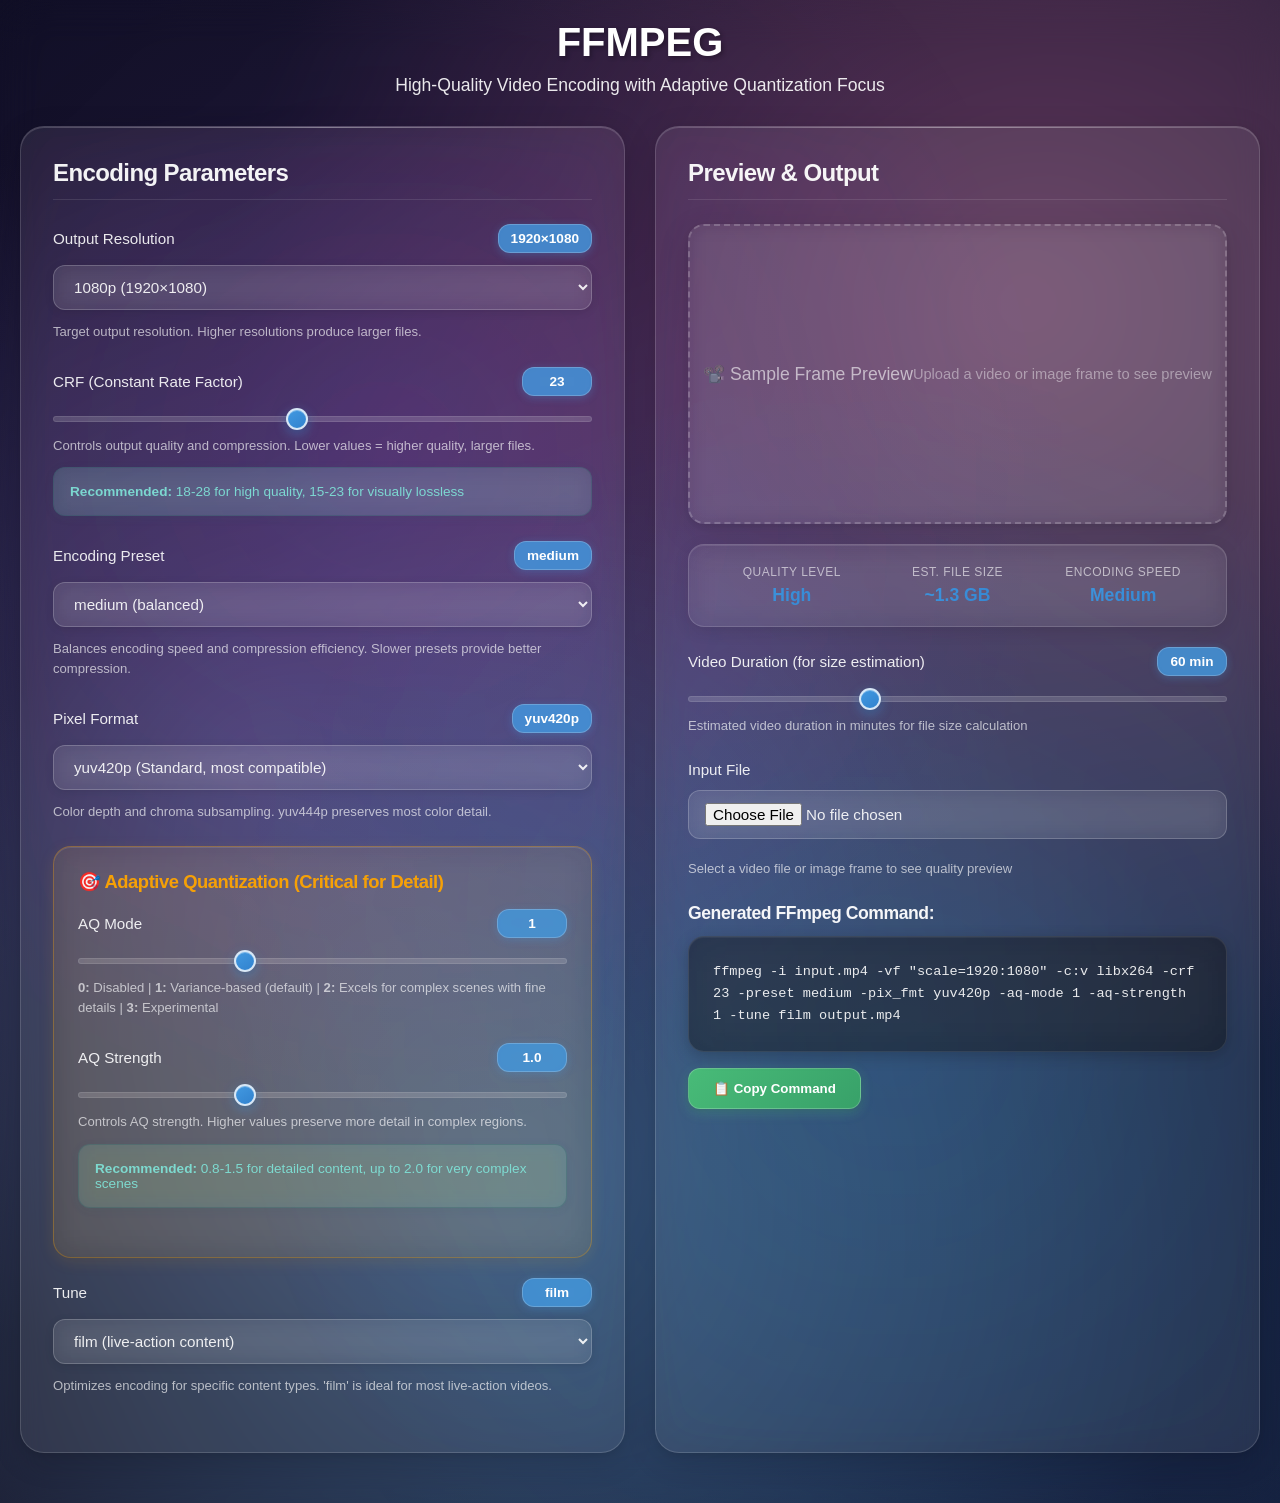
==== commit 8eadc8f1: "Update page title and header to simplified FFMPEG branding Co-authored-by: rushod <rushod@pm.me>" ====
--- a/ffmpeg-encoder.html
+++ b/ffmpeg-encoder.html
@@ -3,7 +3,7 @@
 <head>
     <meta charset="UTF-8">
     <meta name="viewport" content="width=device-width, initial-scale=1.0">
-    <title>FFmpeg Video Encoder - Quality Focused</title>
+    <title>FFMPEG</title>
     <style>
         * {
             margin: 0;
@@ -401,7 +401,7 @@
 <body>
     <div class="container">
         <div class="header">
-            <h1>🎬 FFmpeg Video Encoder</h1>
+            <h1>FFMPEG</h1>
             <p>High-Quality Video Encoding with Adaptive Quantization Focus</p>
         </div>
 
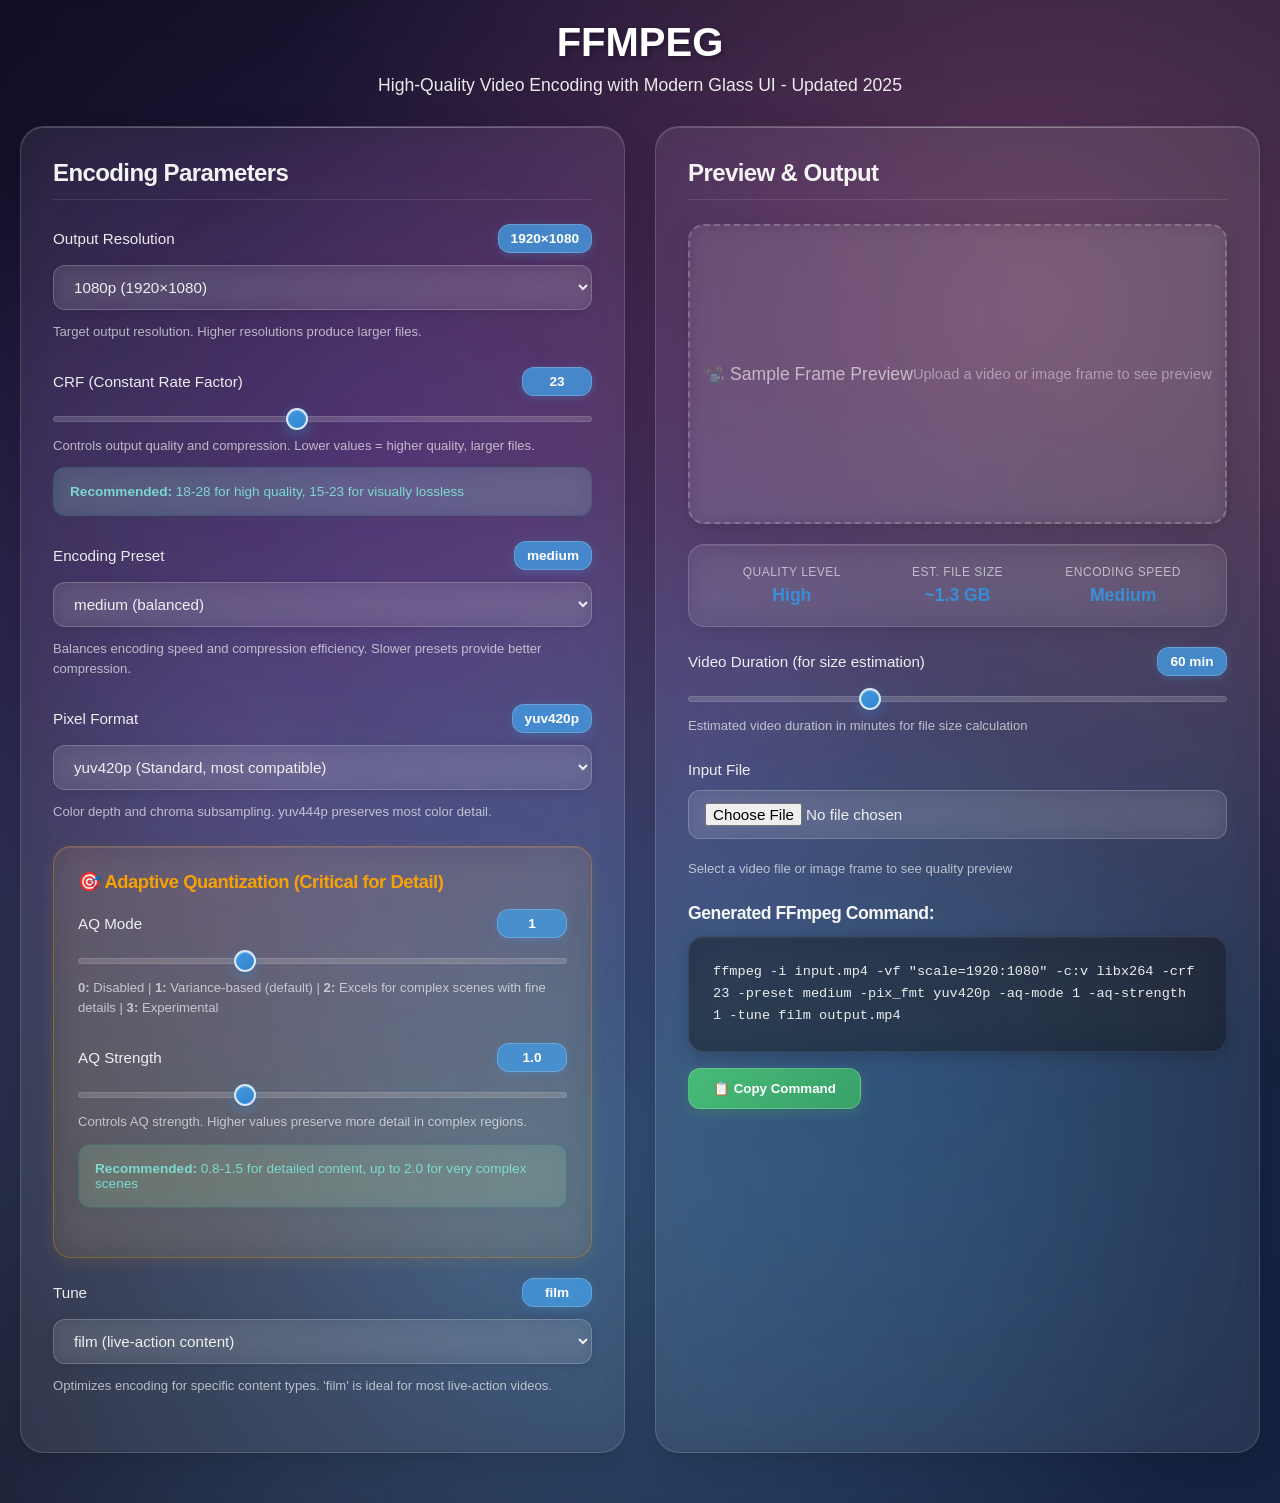
==== commit 50ef1876: "Update FFMPEG encoder with modern glassmorphism UI - dark glass theme" ====
--- a/ffmpeg-encoder.html
+++ b/ffmpeg-encoder.html
@@ -402,7 +402,7 @@
     <div class="container">
         <div class="header">
             <h1>FFMPEG</h1>
-            <p>High-Quality Video Encoding with Adaptive Quantization Focus</p>
+            <p>High-Quality Video Encoding with Modern Glass UI - Updated 2025</p>
         </div>
 
         <div class="main-grid">
